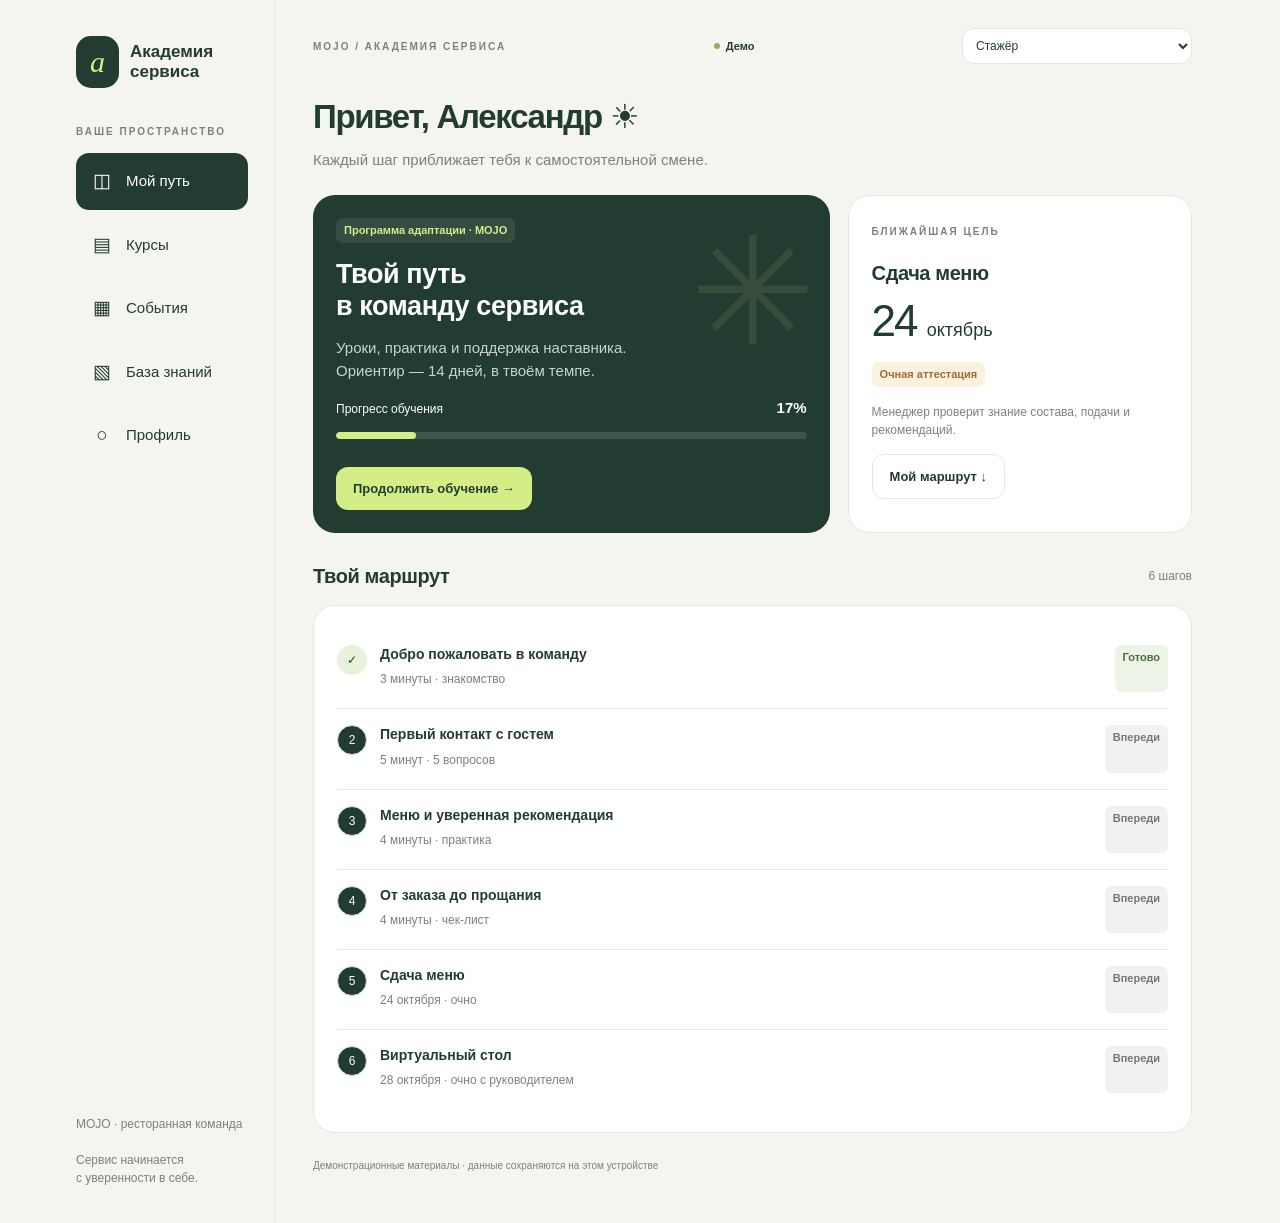
==== index.html @ a26aa061 "Build Service Academy Telegram demo with learning, events and manager workflows" ====
<!doctype html><html lang="ru"><head><meta charset="UTF-8"><meta name="viewport" content="width=device-width, initial-scale=1, viewport-fit=cover"><meta name="theme-color" content="#f5f5f0"><title>Академия сервиса</title><link rel="stylesheet" href="style.css"><script src="https://telegram.org/js/telegram-web-app.js"></script><script defer src="app.js"></script></head><body><div id="app"></div><dialog id="modal"></dialog><div id="toast" role="status" aria-live="polite"></div></body></html>
---- style.css ----
:root{--bg:#f5f5f0;--paper:#fff;--ink:#233c32;--muted:#7b827b;--line:#e4e8df;--accent:#d5ed87;--green:#2e5844;--orange:#edc39a}*{box-sizing:border-box}body{margin:0;background:var(--bg);color:var(--ink);font:15px/1.5 -apple-system,BlinkMacSystemFont,"Segoe UI",sans-serif}button,input,select,textarea{font:inherit}button,a,input,select,textarea{-webkit-tap-highlight-color:transparent}button{cursor:pointer;color:inherit}button:disabled{opacity:.5;cursor:default}button:focus-visible,a:focus-visible{outline:3px solid #91b55e;outline-offset:3px}a{color:var(--green)}.shell{max-width:1180px;margin:auto;display:grid;grid-template-columns:225px 1fr;min-height:100vh}.sidebar{padding:36px 26px;border-right:1px solid var(--line);display:flex;flex-direction:column;gap:36px}.brand{display:flex;align-items:center;gap:11px;font-size:17px;font-weight:750;line-height:1.2}.logo{background:var(--ink);color:var(--accent);font:italic 30px Georgia;padding:9px 14px;border-radius:15px}.eyebrow{text-transform:uppercase;letter-spacing:2px;font-size:10px;font-weight:700;color:var(--muted)}nav{display:grid;gap:7px}nav button{background:transparent;border:0;padding:14px;border-radius:13px;text-align:left;display:flex;gap:12px;align-items:center}nav button.active{background:var(--ink);color:white}.navicon{font-size:19px;width:24px;text-align:center}.sidebottom{margin-top:auto;font-size:12px;color:var(--muted)}main{padding:28px 38px 50px;min-width:0}.topbar{display:flex;justify-content:space-between;align-items:center;gap:12px;margin-bottom:28px}.rolepicker{border:1px solid var(--line);border-radius:12px;background:#fff;padding:9px;max-width:230px;font-size:12px}.demo{display:inline-flex;align-items:center;gap:6px;font-size:11px;font-weight:650}.demo:before{content:'';width:6px;height:6px;background:#91b15e;border-radius:50%}h1{font-size:33px;letter-spacing:-1.3px;font-weight:650;margin:0 0 5px}h2{font-size:20px;letter-spacing:-.4px;margin:0}h3{font-size:17px;line-height:1.3;margin:0 0 7px}p{margin:7px 0 15px}.muted{color:var(--muted)}.intro{margin-bottom:24px}.grid{display:grid;grid-template-columns:1.5fr 1fr;gap:18px}.cards{display:grid;grid-template-columns:repeat(2,1fr);gap:16px}.card{padding:23px;border:1px solid var(--line);background:white;border-radius:22px;min-width:0}.hero{background:var(--ink);color:#fff;border:0;position:relative;overflow:hidden}.hero p{color:#c7d4cb}.hero .eyebrow{color:#bdcbbf}.hero h2{font-size:27px;line-height:1.2;max-width:280px;margin:15px 0}.hero .pill{background:#ffffff15;color:#d5ed87}.hero:after{content:'✳';position:absolute;right:14px;top:22px;font-size:150px;line-height:1;color:#d5ed871a;pointer-events:none}.hero>*{position:relative;z-index:1}.btn{border:0;border-radius:12px;padding:12px 17px;background:var(--ink);color:white;font-weight:600;font-size:13px;display:inline-flex;align-items:center;justify-content:center;gap:8px;text-decoration:none}.btn.lime{background:var(--accent);color:var(--ink)}.btn.soft{background:#edf1e9;color:var(--ink)}.btn.outline{background:white;border:1px solid var(--line);color:var(--ink)}.btn.danger{background:#fae7e2;color:#953d2b}.full{width:100%}.row{display:flex;align-items:center;justify-content:space-between;gap:12px}.wrap{flex-wrap:wrap}.pill{display:inline-block;border-radius:7px;padding:4px 8px;background:#edf3e6;color:#4b6a40;font-size:11px;font-weight:600}.pill.warm{background:#fcf0df;color:#9e6c34}.pill.gray{background:#f1f2ef;color:#777}.section{margin:28px 0 14px}.progress{height:7px;background:#e9eee5;border-radius:10px;overflow:hidden;margin:12px 0}.progress>span{display:block;height:100%;background:#91b464;border-radius:10px}.hero .progress{background:#ffffff20}.hero .progress>span{background:var(--accent)}.big{font-size:44px;letter-spacing:-2px;line-height:1.2}.small{font-size:12px}.step{display:flex;gap:13px;padding:16px 0;border-bottom:1px solid var(--line)}.step:last-child{border:0}.stepnum{flex-shrink:0;width:30px;height:30px;border:1px solid var(--line);border-radius:50%;display:grid;place-items:center;font-size:12px}.step.done .stepnum{background:#e8f1d9;border:0}.step.current .stepnum{background:var(--ink);color:white}.step p{margin:4px 0;font-size:12px;color:var(--muted)}.courseart{height:115px;border-radius:14px;margin-bottom:17px;display:flex;align-items:center;justify-content:space-between;padding:22px;background:#e8eddf;color:#647f4e}.courseart .art{font-size:64px;font-family:Georgia}.courseart.apricot{background:#f5e5d5;color:#9e7853}.courseart.lilac{background:#eae6f3;color:#897b9e}.date{width:54px;flex-shrink:0;padding:8px;text-align:center;background:#eff2e9;border-radius:12px;font-size:11px}.date strong{display:block;font-size:23px;line-height:1.2}.event{display:flex;gap:15px;align-items:flex-start}.eventbody{flex:1;min-width:0}.eventbody p{font-size:12px}.eventcard{margin-bottom:12px}.stats{display:grid;grid-template-columns:repeat(3,1fr);gap:13px;margin:20px 0}.stats .card{padding:18px}.stats strong{font-size:29px;display:block}.stats span{font-size:11px;color:var(--muted)}.avatar{width:42px;height:42px;border-radius:50%;display:grid;place-items:center;background:#dfe8d5;color:#567345;font-size:13px;font-weight:700;flex-shrink:0}.person{padding:17px 0;border-bottom:1px solid var(--line)}.person:last-child{border:0}.personinfo{flex:1}.personinfo strong{font-size:13px}.personinfo p{font-size:11px;margin:2px 0;color:var(--muted)}label{display:block;font-size:12px;font-weight:600;margin:15px 0 6px}input,select,textarea{width:100%;border:1px solid #d5dccf;background:#fff;color:var(--ink);border-radius:10px;padding:11px;min-width:0}input[type=radio],input[type=checkbox]{width:auto;accent-color:var(--green)}textarea{min-height:90px;resize:vertical}.option{display:flex;gap:10px;align-items:flex-start;padding:13px;border:1px solid var(--line);border-radius:12px;margin:9px 0;font-weight:400;font-size:14px}.option:has(input:checked){background:#edf3e4;border-color:#91b464}dialog{border:0;padding:27px;border-radius:23px;width:min(540px,calc(100% - 24px));max-height:88vh;color:var(--ink);box-shadow:0 25px 100px #18342830}dialog::backdrop{background:#15281e70;backdrop-filter:blur(4px)}.close{border:0;background:#f0f2ec;border-radius:50%;width:32px;height:32px;font-size:22px}.actions{display:flex;gap:9px;margin-top:19px;flex-wrap:wrap}.notice{padding:13px 15px;background:#eef1e7;border-radius:12px;font-size:12px;margin:17px 0}.lesson{font-size:15px;line-height:1.8}.lesson h3{margin-top:22px}.qr{display:block;width:190px;height:190px;margin:20px auto}.empty{text-align:center;padding:30px;color:var(--muted)}#toast{position:fixed;bottom:90px;left:50%;transform:translateX(-50%) translateY(30px);background:var(--ink);color:white;border-radius:13px;padding:12px 20px;opacity:0;pointer-events:none;transition:.2s;z-index:20;width:max-content;max-width:90%;font-size:13px}#toast.show{opacity:1;transform:translateX(-50%) translateY(0)}.checklist{padding-left:19px}.checklist li{margin:9px 0}.mobilebrand{display:none}footer{font-size:10px;color:var(--muted);margin-top:25px}.spaced{margin-top:16px}@media(max-width:760px){.shell{display:block}.sidebar{border:0;padding:0}.sidebar .brand,.sidebar .eyebrow,.sidebottom{display:none}.sidebar nav{position:fixed;bottom:0;left:0;right:0;background:#fffffff5;border-top:1px solid var(--line);display:flex;justify-content:space-around;padding:7px 5px calc(7px + env(safe-area-inset-bottom));z-index:5;backdrop-filter:blur(15px)}nav button{flex:1;flex-direction:column;gap:2px;padding:7px 2px;font-size:10px;border-radius:10px}nav button.active{background:#edf2e4;color:var(--green)}.navicon{font-size:18px}.mobilebrand{display:flex;font-size:12px}.mobilebrand .logo{font-size:19px;padding:7px 10px;border-radius:10px}main{padding:19px 19px 105px}.topbar{margin-bottom:23px;flex-wrap:wrap}.rolepicker{max-width:100%;width:auto;font-size:11px;padding:8px}.topbar>.eyebrow{display:none}.demo{font-size:10px}.grid{grid-template-columns:1fr}.cards{gap:11px}.card{padding:18px;border-radius:18px}h1{font-size:29px}.intro p{font-size:13px}.hero h2{font-size:27px}.courseart{height:92px;padding:13px}.courseart .art{font-size:47px}.cards h3{font-size:15px}.cards .card{padding:14px}.stats{gap:7px}.stats .card{padding:12px}.stats strong{font-size:26px}.stats span{font-size:10px}.person .btn{padding:9px;font-size:11px}.rolelabel{margin:0}.hero:after{right:30px}.eventcard .row{flex-wrap:wrap}.big{font-size:38px}.section{margin-top:24px}}@media(prefers-reduced-motion:reduce){*{transition:none!important}}
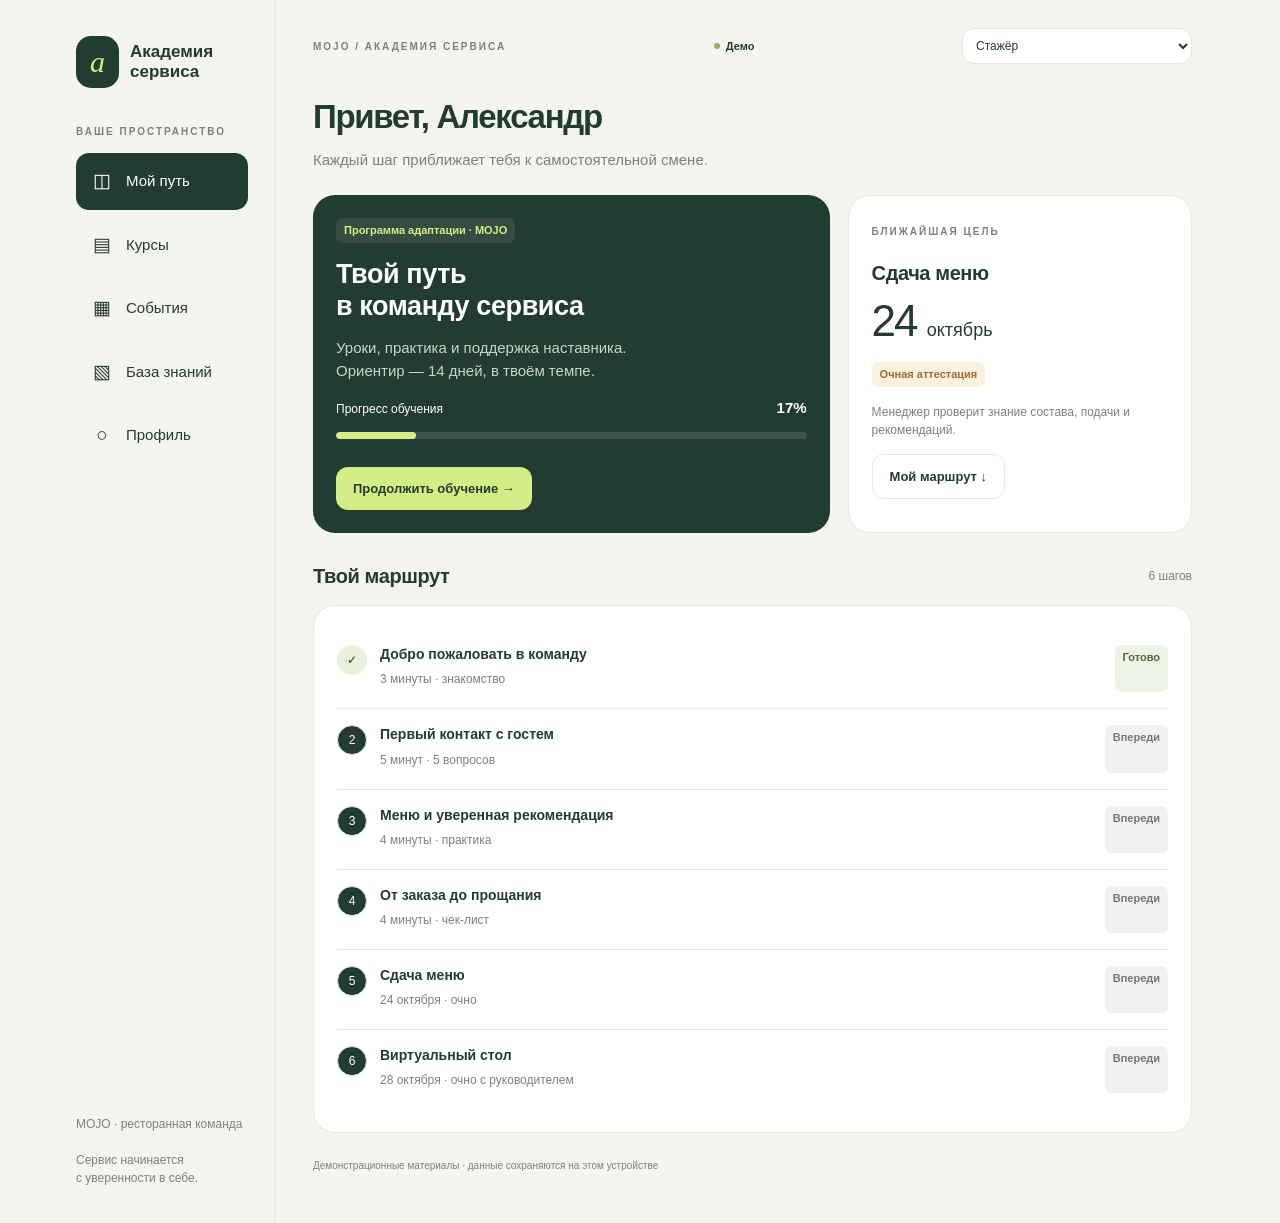
==== commit 5851eb1f: "Remove emoji decorations from mobile demo" ====
--- a/index.html
+++ b/index.html
@@ -1 +1 @@
-<!doctype html><html lang="ru"><head><meta charset="UTF-8"><meta name="viewport" content="width=device-width, initial-scale=1, viewport-fit=cover"><meta name="theme-color" content="#f5f5f0"><title>Академия сервиса</title><link rel="stylesheet" href="style.css"><script src="https://telegram.org/js/telegram-web-app.js"></script><script defer src="app.js"></script></head><body><div id="app"></div><dialog id="modal"></dialog><div id="toast" role="status" aria-live="polite"></div></body></html>
+<!doctype html><html lang="ru"><head><meta charset="UTF-8"><meta name="viewport" content="width=device-width, initial-scale=1, viewport-fit=cover"><meta name="theme-color" content="#f5f5f0"><title>Академия сервиса</title><link rel="stylesheet" href="style.css?v=2"><script src="https://telegram.org/js/telegram-web-app.js?v=2"></script><script defer src="app.js"></script></head><body><div id="app"></div><dialog id="modal"></dialog><div id="toast" role="status" aria-live="polite"></div></body></html>
--- a/style.css
+++ b/style.css
@@ -1 +1,4 @@
-:root{--bg:#f5f5f0;--paper:#fff;--ink:#233c32;--muted:#7b827b;--line:#e4e8df;--accent:#d5ed87;--green:#2e5844;--orange:#edc39a}*{box-sizing:border-box}body{margin:0;background:var(--bg);color:var(--ink);font:15px/1.5 -apple-system,BlinkMacSystemFont,"Segoe UI",sans-serif}button,input,select,textarea{font:inherit}button,a,input,select,textarea{-webkit-tap-highlight-color:transparent}button{cursor:pointer;color:inherit}button:disabled{opacity:.5;cursor:default}button:focus-visible,a:focus-visible{outline:3px solid #91b55e;outline-offset:3px}a{color:var(--green)}.shell{max-width:1180px;margin:auto;display:grid;grid-template-columns:225px 1fr;min-height:100vh}.sidebar{padding:36px 26px;border-right:1px solid var(--line);display:flex;flex-direction:column;gap:36px}.brand{display:flex;align-items:center;gap:11px;font-size:17px;font-weight:750;line-height:1.2}.logo{background:var(--ink);color:var(--accent);font:italic 30px Georgia;padding:9px 14px;border-radius:15px}.eyebrow{text-transform:uppercase;letter-spacing:2px;font-size:10px;font-weight:700;color:var(--muted)}nav{display:grid;gap:7px}nav button{background:transparent;border:0;padding:14px;border-radius:13px;text-align:left;display:flex;gap:12px;align-items:center}nav button.active{background:var(--ink);color:white}.navicon{font-size:19px;width:24px;text-align:center}.sidebottom{margin-top:auto;font-size:12px;color:var(--muted)}main{padding:28px 38px 50px;min-width:0}.topbar{display:flex;justify-content:space-between;align-items:center;gap:12px;margin-bottom:28px}.rolepicker{border:1px solid var(--line);border-radius:12px;background:#fff;padding:9px;max-width:230px;font-size:12px}.demo{display:inline-flex;align-items:center;gap:6px;font-size:11px;font-weight:650}.demo:before{content:'';width:6px;height:6px;background:#91b15e;border-radius:50%}h1{font-size:33px;letter-spacing:-1.3px;font-weight:650;margin:0 0 5px}h2{font-size:20px;letter-spacing:-.4px;margin:0}h3{font-size:17px;line-height:1.3;margin:0 0 7px}p{margin:7px 0 15px}.muted{color:var(--muted)}.intro{margin-bottom:24px}.grid{display:grid;grid-template-columns:1.5fr 1fr;gap:18px}.cards{display:grid;grid-template-columns:repeat(2,1fr);gap:16px}.card{padding:23px;border:1px solid var(--line);background:white;border-radius:22px;min-width:0}.hero{background:var(--ink);color:#fff;border:0;position:relative;overflow:hidden}.hero p{color:#c7d4cb}.hero .eyebrow{color:#bdcbbf}.hero h2{font-size:27px;line-height:1.2;max-width:280px;margin:15px 0}.hero .pill{background:#ffffff15;color:#d5ed87}.hero:after{content:'✳';position:absolute;right:14px;top:22px;font-size:150px;line-height:1;color:#d5ed871a;pointer-events:none}.hero>*{position:relative;z-index:1}.btn{border:0;border-radius:12px;padding:12px 17px;background:var(--ink);color:white;font-weight:600;font-size:13px;display:inline-flex;align-items:center;justify-content:center;gap:8px;text-decoration:none}.btn.lime{background:var(--accent);color:var(--ink)}.btn.soft{background:#edf1e9;color:var(--ink)}.btn.outline{background:white;border:1px solid var(--line);color:var(--ink)}.btn.danger{background:#fae7e2;color:#953d2b}.full{width:100%}.row{display:flex;align-items:center;justify-content:space-between;gap:12px}.wrap{flex-wrap:wrap}.pill{display:inline-block;border-radius:7px;padding:4px 8px;background:#edf3e6;color:#4b6a40;font-size:11px;font-weight:600}.pill.warm{background:#fcf0df;color:#9e6c34}.pill.gray{background:#f1f2ef;color:#777}.section{margin:28px 0 14px}.progress{height:7px;background:#e9eee5;border-radius:10px;overflow:hidden;margin:12px 0}.progress>span{display:block;height:100%;background:#91b464;border-radius:10px}.hero .progress{background:#ffffff20}.hero .progress>span{background:var(--accent)}.big{font-size:44px;letter-spacing:-2px;line-height:1.2}.small{font-size:12px}.step{display:flex;gap:13px;padding:16px 0;border-bottom:1px solid var(--line)}.step:last-child{border:0}.stepnum{flex-shrink:0;width:30px;height:30px;border:1px solid var(--line);border-radius:50%;display:grid;place-items:center;font-size:12px}.step.done .stepnum{background:#e8f1d9;border:0}.step.current .stepnum{background:var(--ink);color:white}.step p{margin:4px 0;font-size:12px;color:var(--muted)}.courseart{height:115px;border-radius:14px;margin-bottom:17px;display:flex;align-items:center;justify-content:space-between;padding:22px;background:#e8eddf;color:#647f4e}.courseart .art{font-size:64px;font-family:Georgia}.courseart.apricot{background:#f5e5d5;color:#9e7853}.courseart.lilac{background:#eae6f3;color:#897b9e}.date{width:54px;flex-shrink:0;padding:8px;text-align:center;background:#eff2e9;border-radius:12px;font-size:11px}.date strong{display:block;font-size:23px;line-height:1.2}.event{display:flex;gap:15px;align-items:flex-start}.eventbody{flex:1;min-width:0}.eventbody p{font-size:12px}.eventcard{margin-bottom:12px}.stats{display:grid;grid-template-columns:repeat(3,1fr);gap:13px;margin:20px 0}.stats .card{padding:18px}.stats strong{font-size:29px;display:block}.stats span{font-size:11px;color:var(--muted)}.avatar{width:42px;height:42px;border-radius:50%;display:grid;place-items:center;background:#dfe8d5;color:#567345;font-size:13px;font-weight:700;flex-shrink:0}.person{padding:17px 0;border-bottom:1px solid var(--line)}.person:last-child{border:0}.personinfo{flex:1}.personinfo strong{font-size:13px}.personinfo p{font-size:11px;margin:2px 0;color:var(--muted)}label{display:block;font-size:12px;font-weight:600;margin:15px 0 6px}input,select,textarea{width:100%;border:1px solid #d5dccf;background:#fff;color:var(--ink);border-radius:10px;padding:11px;min-width:0}input[type=radio],input[type=checkbox]{width:auto;accent-color:var(--green)}textarea{min-height:90px;resize:vertical}.option{display:flex;gap:10px;align-items:flex-start;padding:13px;border:1px solid var(--line);border-radius:12px;margin:9px 0;font-weight:400;font-size:14px}.option:has(input:checked){background:#edf3e4;border-color:#91b464}dialog{border:0;padding:27px;border-radius:23px;width:min(540px,calc(100% - 24px));max-height:88vh;color:var(--ink);box-shadow:0 25px 100px #18342830}dialog::backdrop{background:#15281e70;backdrop-filter:blur(4px)}.close{border:0;background:#f0f2ec;border-radius:50%;width:32px;height:32px;font-size:22px}.actions{display:flex;gap:9px;margin-top:19px;flex-wrap:wrap}.notice{padding:13px 15px;background:#eef1e7;border-radius:12px;font-size:12px;margin:17px 0}.lesson{font-size:15px;line-height:1.8}.lesson h3{margin-top:22px}.qr{display:block;width:190px;height:190px;margin:20px auto}.empty{text-align:center;padding:30px;color:var(--muted)}#toast{position:fixed;bottom:90px;left:50%;transform:translateX(-50%) translateY(30px);background:var(--ink);color:white;border-radius:13px;padding:12px 20px;opacity:0;pointer-events:none;transition:.2s;z-index:20;width:max-content;max-width:90%;font-size:13px}#toast.show{opacity:1;transform:translateX(-50%) translateY(0)}.checklist{padding-left:19px}.checklist li{margin:9px 0}.mobilebrand{display:none}footer{font-size:10px;color:var(--muted);margin-top:25px}.spaced{margin-top:16px}@media(max-width:760px){.shell{display:block}.sidebar{border:0;padding:0}.sidebar .brand,.sidebar .eyebrow,.sidebottom{display:none}.sidebar nav{position:fixed;bottom:0;left:0;right:0;background:#fffffff5;border-top:1px solid var(--line);display:flex;justify-content:space-around;padding:7px 5px calc(7px + env(safe-area-inset-bottom));z-index:5;backdrop-filter:blur(15px)}nav button{flex:1;flex-direction:column;gap:2px;padding:7px 2px;font-size:10px;border-radius:10px}nav button.active{background:#edf2e4;color:var(--green)}.navicon{font-size:18px}.mobilebrand{display:flex;font-size:12px}.mobilebrand .logo{font-size:19px;padding:7px 10px;border-radius:10px}main{padding:19px 19px 105px}.topbar{margin-bottom:23px;flex-wrap:wrap}.rolepicker{max-width:100%;width:auto;font-size:11px;padding:8px}.topbar>.eyebrow{display:none}.demo{font-size:10px}.grid{grid-template-columns:1fr}.cards{gap:11px}.card{padding:18px;border-radius:18px}h1{font-size:29px}.intro p{font-size:13px}.hero h2{font-size:27px}.courseart{height:92px;padding:13px}.courseart .art{font-size:47px}.cards h3{font-size:15px}.cards .card{padding:14px}.stats{gap:7px}.stats .card{padding:12px}.stats strong{font-size:26px}.stats span{font-size:10px}.person .btn{padding:9px;font-size:11px}.rolelabel{margin:0}.hero:after{right:30px}.eventcard .row{flex-wrap:wrap}.big{font-size:38px}.section{margin-top:24px}}@media(prefers-reduced-motion:reduce){*{transition:none!important}}
+:root{--bg:#f5f5f0;--paper:#fff;--ink:#233c32;--muted:#7b827b;--line:#e4e8df;--accent:#d5ed87;--green:#2e5844;--orange:#edc39a}*{box-sizing:border-box}body{margin:0;background:var(--bg);color:var(--ink);font:15px/1.5 -apple-system,BlinkMacSystemFont,"Segoe UI",sans-serif}button,input,select,textarea{font:inherit}button,a,input,select,textarea{-webkit-tap-highlight-color:transparent}button{cursor:pointer;color:inherit}button:disabled{opacity:.5;cursor:default}button:focus-visible,a:focus-visible{outline:3px solid #91b55e;outline-offset:3px}a{color:var(--green)}.shell{max-width:1180px;margin:auto;display:grid;grid-template-columns:225px 1fr;min-height:100vh}.sidebar{padding:36px 26px;border-right:1px solid var(--line);display:flex;flex-direction:column;gap:36px}.brand{display:flex;align-items:center;gap:11px;font-size:17px;font-weight:750;line-height:1.2}.logo{background:var(--ink);color:var(--accent);font:italic 30px Georgia;padding:9px 14px;border-radius:15px}.eyebrow{text-transform:uppercase;letter-spacing:2px;font-size:10px;font-weight:700;color:var(--muted)}nav{display:grid;gap:7px}nav button{background:transparent;border:0;padding:14px;border-radius:13px;text-align:left;display:flex;gap:12px;align-items:center}nav button.active{background:var(--ink);color:white}.navicon{font-size:19px;width:24px;text-align:center}.sidebottom{margin-top:auto;font-size:12px;color:var(--muted)}main{padding:28px 38px 50px;min-width:0}.topbar{display:flex;justify-content:space-between;align-items:center;gap:12px;margin-bottom:28px}.rolepicker{border:1px solid var(--line);border-radius:12px;background:#fff;padding:9px;max-width:230px;font-size:12px}.demo{display:inline-flex;align-items:center;gap:6px;font-size:11px;font-weight:650}.demo:before{content:'';width:6px;height:6px;background:#91b15e;border-radius:50%}h1{font-size:33px;letter-spacing:-1.3px;font-weight:650;margin:0 0 5px}h2{font-size:20px;letter-spacing:-.4px;margin:0}h3{font-size:17px;line-height:1.3;margin:0 0 7px}p{margin:7px 0 15px}.muted{color:var(--muted)}.intro{margin-bottom:24px}.grid{display:grid;grid-template-columns:1.5fr 1fr;gap:18px}.cards{display:grid;grid-template-columns:repeat(2,1fr);gap:16px}.card{padding:23px;border:1px solid var(--line);background:white;border-radius:22px;min-width:0}.hero{background:var(--ink);color:#fff;border:0;position:relative;overflow:hidden}.hero p{color:#c7d4cb}.hero .eyebrow{color:#bdcbbf}.hero h2{font-size:27px;line-height:1.2;max-width:280px;margin:15px 0}.hero .pill{background:#ffffff15;color:#d5ed87}.hero>*{position:relative;z-index:1}.btn{border:0;border-radius:12px;padding:12px 17px;background:var(--ink);color:white;font-weight:600;font-size:13px;display:inline-flex;align-items:center;justify-content:center;gap:8px;text-decoration:none}.btn.lime{background:var(--accent);color:var(--ink)}.btn.soft{background:#edf1e9;color:var(--ink)}.btn.outline{background:white;border:1px solid var(--line);color:var(--ink)}.btn.danger{background:#fae7e2;color:#953d2b}.full{width:100%}.row{display:flex;align-items:center;justify-content:space-between;gap:12px}.wrap{flex-wrap:wrap}.pill{display:inline-block;border-radius:7px;padding:4px 8px;background:#edf3e6;color:#4b6a40;font-size:11px;font-weight:600}.pill.warm{background:#fcf0df;color:#9e6c34}.pill.gray{background:#f1f2ef;color:#777}.section{margin:28px 0 14px}.progress{height:7px;background:#e9eee5;border-radius:10px;overflow:hidden;margin:12px 0}.progress>span{display:block;height:100%;background:#91b464;border-radius:10px}.hero .progress{background:#ffffff20}.hero .progress>span{background:var(--accent)}.big{font-size:44px;letter-spacing:-2px;line-height:1.2}.small{font-size:12px}.step{display:flex;gap:13px;padding:16px 0;border-bottom:1px solid var(--line)}.step:last-child{border:0}.stepnum{flex-shrink:0;width:30px;height:30px;border:1px solid var(--line);border-radius:50%;display:grid;place-items:center;font-size:12px}.step.done .stepnum{background:#e8f1d9;border:0}.step.current .stepnum{background:var(--ink);color:white}.step p{margin:4px 0;font-size:12px;color:var(--muted)}.courseart{height:115px;border-radius:14px;margin-bottom:17px;display:flex;align-items:center;justify-content:space-between;padding:22px;background:#e8eddf;color:#647f4e}.courseart .art{font-size:64px;font-family:Georgia}.courseart.apricot{background:#f5e5d5;color:#9e7853}.courseart.lilac{background:#eae6f3;color:#897b9e}.date{width:54px;flex-shrink:0;padding:8px;text-align:center;background:#eff2e9;border-radius:12px;font-size:11px}.date strong{display:block;font-size:23px;line-height:1.2}.event{display:flex;gap:15px;align-items:flex-start}.eventbody{flex:1;min-width:0}.eventbody p{font-size:12px}.eventcard{margin-bottom:12px}.stats{display:grid;grid-template-columns:repeat(3,1fr);gap:13px;margin:20px 0}.stats .card{padding:18px}.stats strong{font-size:29px;display:block}.stats span{font-size:11px;color:var(--muted)}.avatar{width:42px;height:42px;border-radius:50%;display:grid;place-items:center;background:#dfe8d5;color:#567345;font-size:13px;font-weight:700;flex-shrink:0}.person{padding:17px 0;border-bottom:1px solid var(--line)}.person:last-child{border:0}.personinfo{flex:1}.personinfo strong{font-size:13px}.personinfo p{font-size:11px;margin:2px 0;color:var(--muted)}label{display:block;font-size:12px;font-weight:600;margin:15px 0 6px}input,select,textarea{width:100%;border:1px solid #d5dccf;background:#fff;color:var(--ink);border-radius:10px;padding:11px;min-width:0}input[type=radio],input[type=checkbox]{width:auto;accent-color:var(--green)}textarea{min-height:90px;resize:vertical}.option{display:flex;gap:10px;align-items:flex-start;padding:13px;border:1px solid var(--line);border-radius:12px;margin:9px 0;font-weight:400;font-size:14px}.option:has(input:checked){background:#edf3e4;border-color:#91b464}dialog{border:0;padding:27px;border-radius:23px;width:min(540px,calc(100% - 24px));max-height:88vh;color:var(--ink);box-shadow:0 25px 100px #18342830}dialog::backdrop{background:#15281e70;backdrop-filter:blur(4px)}.close{border:0;background:#f0f2ec;border-radius:50%;width:32px;height:32px;font-size:22px}.actions{display:flex;gap:9px;margin-top:19px;flex-wrap:wrap}.notice{padding:13px 15px;background:#eef1e7;border-radius:12px;font-size:12px;margin:17px 0}.lesson{font-size:15px;line-height:1.8}.lesson h3{margin-top:22px}.qr{display:block;width:190px;height:190px;margin:20px auto}.empty{text-align:center;padding:30px;color:var(--muted)}#toast{position:fixed;bottom:90px;left:50%;transform:translateX(-50%) translateY(30px);background:var(--ink);color:white;border-radius:13px;padding:12px 20px;opacity:0;pointer-events:none;transition:.2s;z-index:20;width:max-content;max-width:90%;font-size:13px}#toast.show{opacity:1;transform:translateX(-50%) translateY(0)}.checklist{padding-left:19px}.checklist li{margin:9px 0}.mobilebrand{display:none}footer{font-size:10px;color:var(--muted);margin-top:25px}.spaced{margin-top:16px}@media(max-width:760px){.shell{display:block}.sidebar{border:0;padding:0}.sidebar .brand,.sidebar .eyebrow,.sidebottom{display:none}.sidebar nav{position:fixed;bottom:0;left:0;right:0;background:#fffffff5;border-top:1px solid var(--line);display:flex;justify-content:space-around;padding:7px 5px calc(7px + env(safe-area-inset-bottom));z-index:5;backdrop-filter:blur(15px)}nav button{flex:1;flex-direction:column;gap:2px;padding:7px 2px;font-size:10px;border-radius:10px}nav button.active{background:#edf2e4;color:var(--green)}.navicon{font-size:18px}.mobilebrand{display:flex;font-size:12px}.mobilebrand .logo{font-size:19px;padding:7px 10px;border-radius:10px}main{padding:19px 19px 105px}.topbar{margin-bottom:23px;flex-wrap:wrap}.rolepicker{max-width:100%;width:auto;font-size:11px;padding:8px}.topbar>.eyebrow{display:none}.demo{font-size:10px}.grid{grid-template-columns:1fr}.cards{gap:11px}.card{padding:18px;border-radius:18px}h1{font-size:29px}.intro p{font-size:13px}.hero h2{font-size:27px}.courseart{height:92px;padding:13px}.courseart .art{font-size:47px}.cards h3{font-size:15px}.cards .card{padding:14px}.stats{gap:7px}.stats .card{padding:12px}.stats strong{font-size:26px}.stats span{font-size:10px}.person .btn{padding:9px;font-size:11px}.rolelabel{margin:0}.eventcard .row{flex-wrap:wrap}.big{font-size:38px}.section{margin-top:24px}}@media(prefers-reduced-motion:reduce){*{transition:none!important}}
+
+/* Keep decorative glyphs from rendering as color emoji on iOS. */
+.courseart .art{display:none}
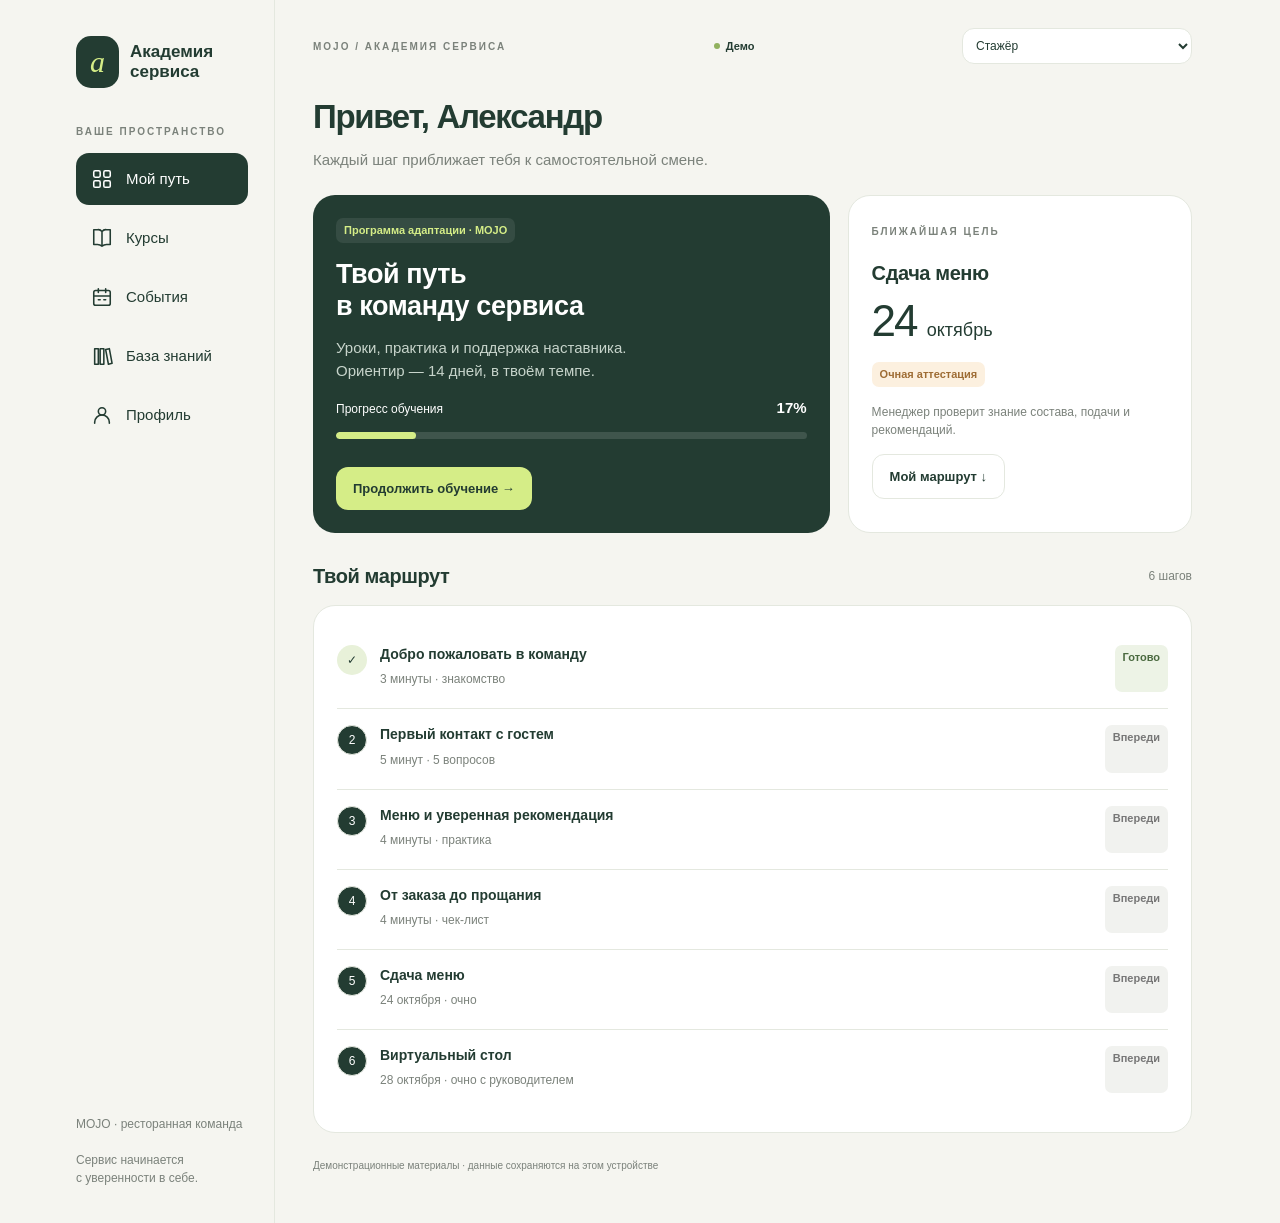
==== commit 04697659: "Replace navigation glyphs with consistent SVG icons" ====
--- a/index.html
+++ b/index.html
@@ -1 +1 @@
-<!doctype html><html lang="ru"><head><meta charset="UTF-8"><meta name="viewport" content="width=device-width, initial-scale=1, viewport-fit=cover"><meta name="theme-color" content="#f5f5f0"><title>Академия сервиса</title><link rel="stylesheet" href="style.css?v=2"><script src="https://telegram.org/js/telegram-web-app.js?v=2"></script><script defer src="app.js"></script></head><body><div id="app"></div><dialog id="modal"></dialog><div id="toast" role="status" aria-live="polite"></div></body></html>
+<!doctype html><html lang="ru"><head><meta charset="UTF-8"><meta name="viewport" content="width=device-width, initial-scale=1, viewport-fit=cover"><meta name="theme-color" content="#f5f5f0"><title>Академия сервиса</title><link rel="stylesheet" href="style.css?v=3"><script src="https://telegram.org/js/telegram-web-app.js"></script><script defer src="app.js?v=3"></script></head><body><div id="app"></div><dialog id="modal"></dialog><div id="toast" role="status" aria-live="polite"></div></body></html>
--- a/style.css
+++ b/style.css
@@ -2,3 +2,6 @@
 
 /* Keep decorative glyphs from rendering as color emoji on iOS. */
 .courseart .art{display:none}
+
+/* Consistent vector navigation icons across iOS and desktop. */
+.navicon{width:24px;height:24px;display:inline-flex;align-items:center;justify-content:center;flex-shrink:0}.navicon svg{display:block;width:22px;height:22px}nav button{min-height:44px}
